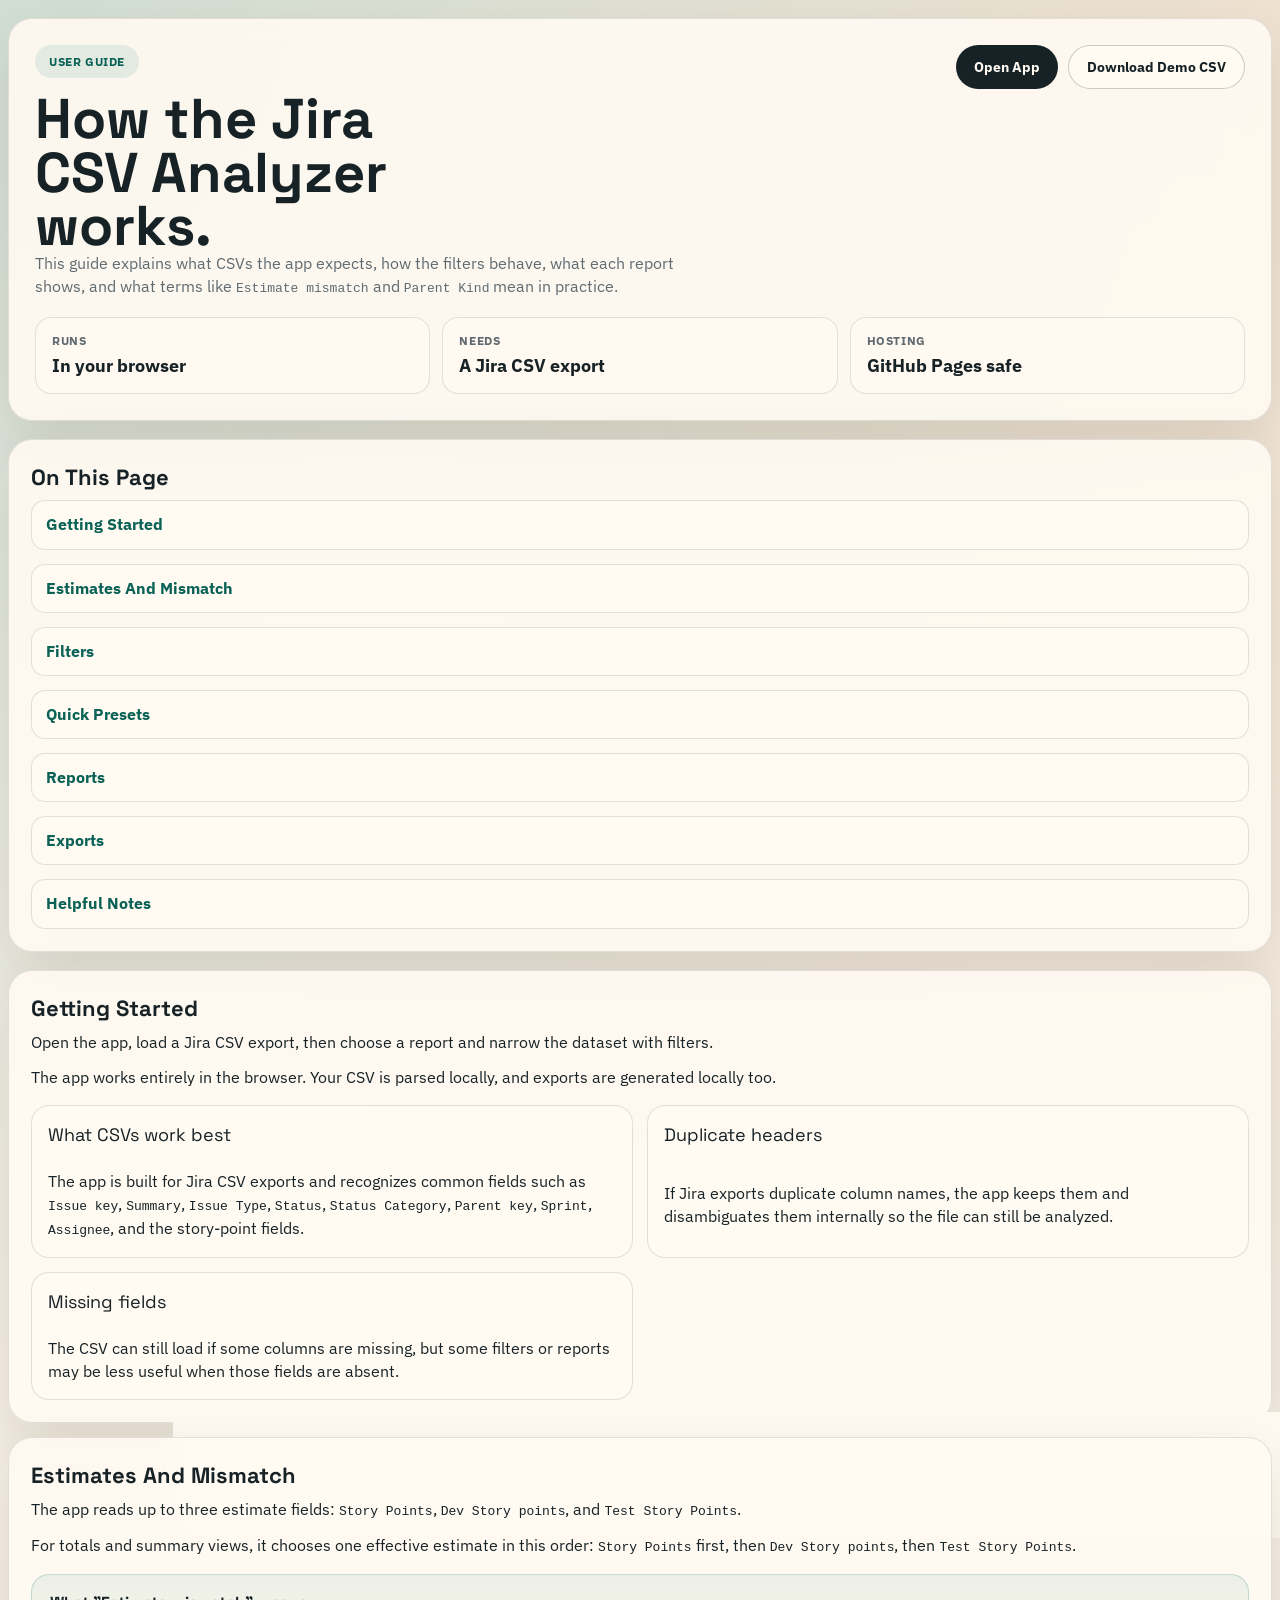
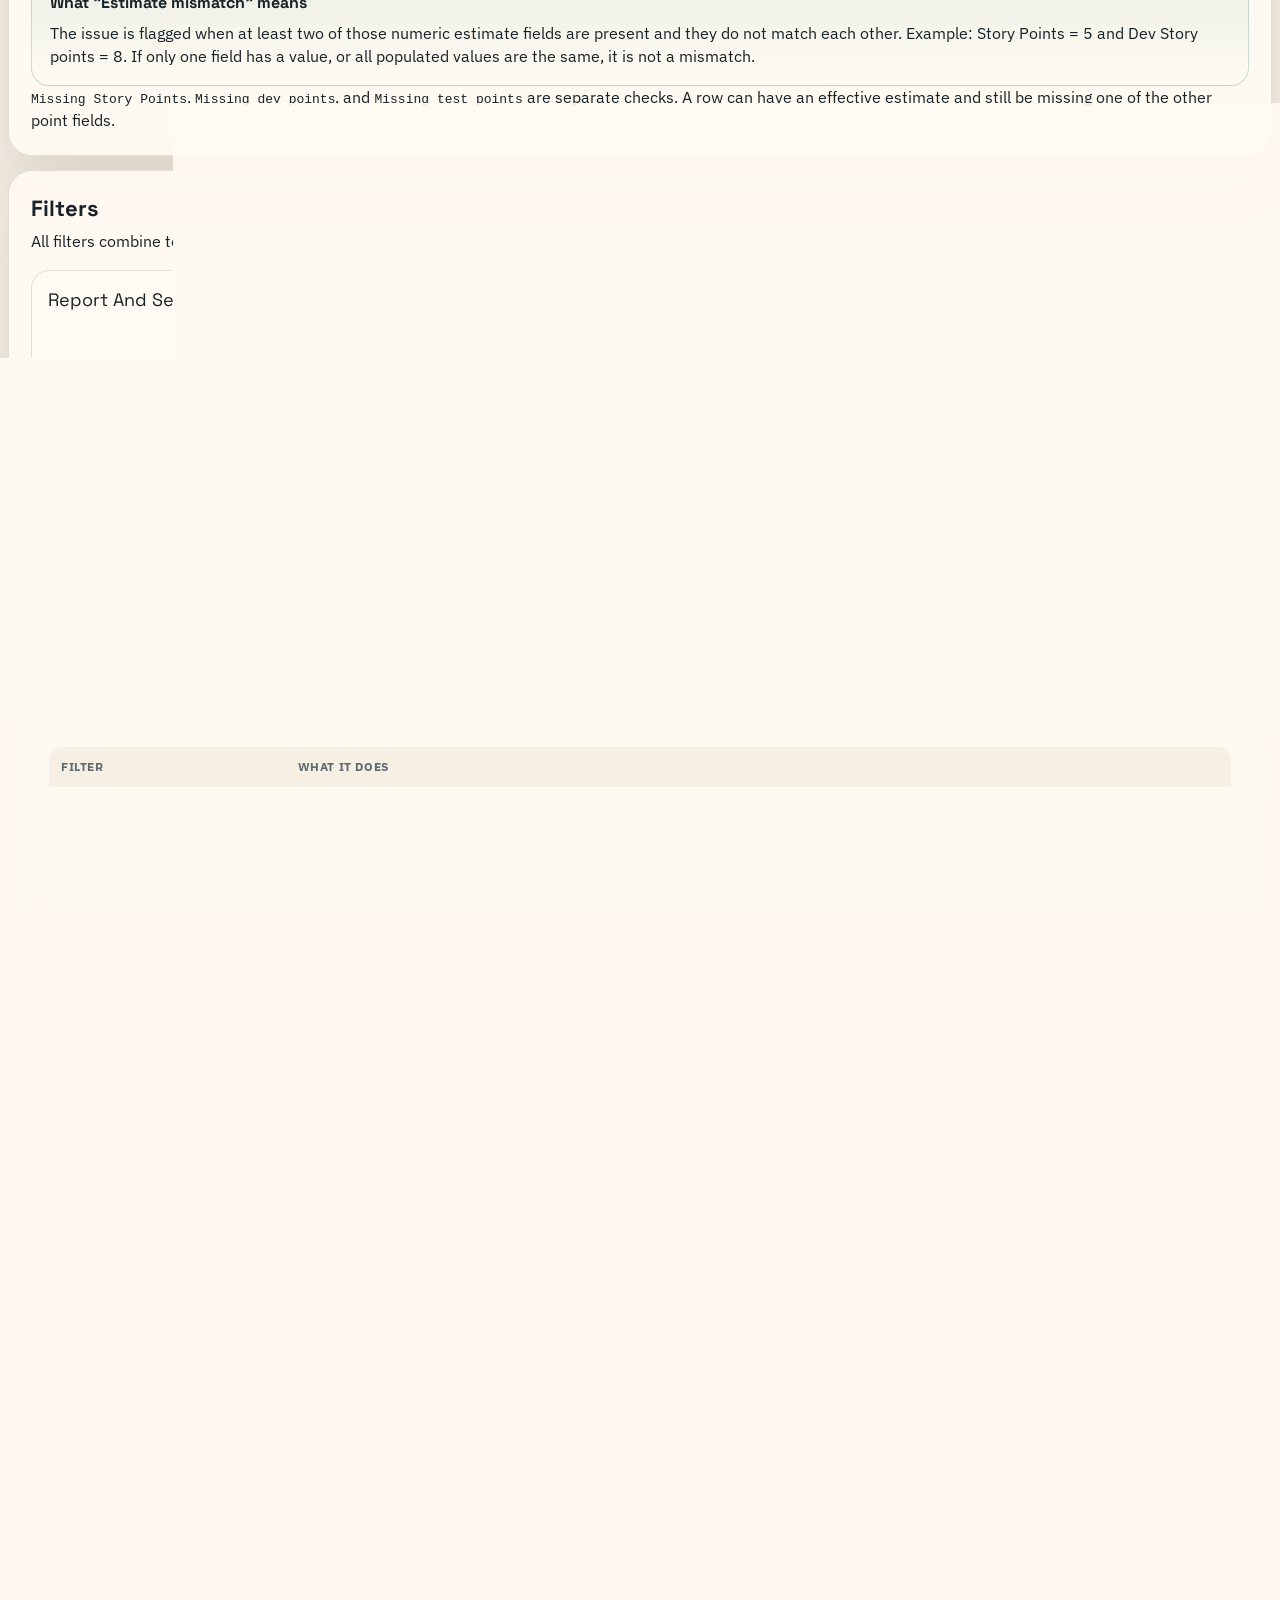
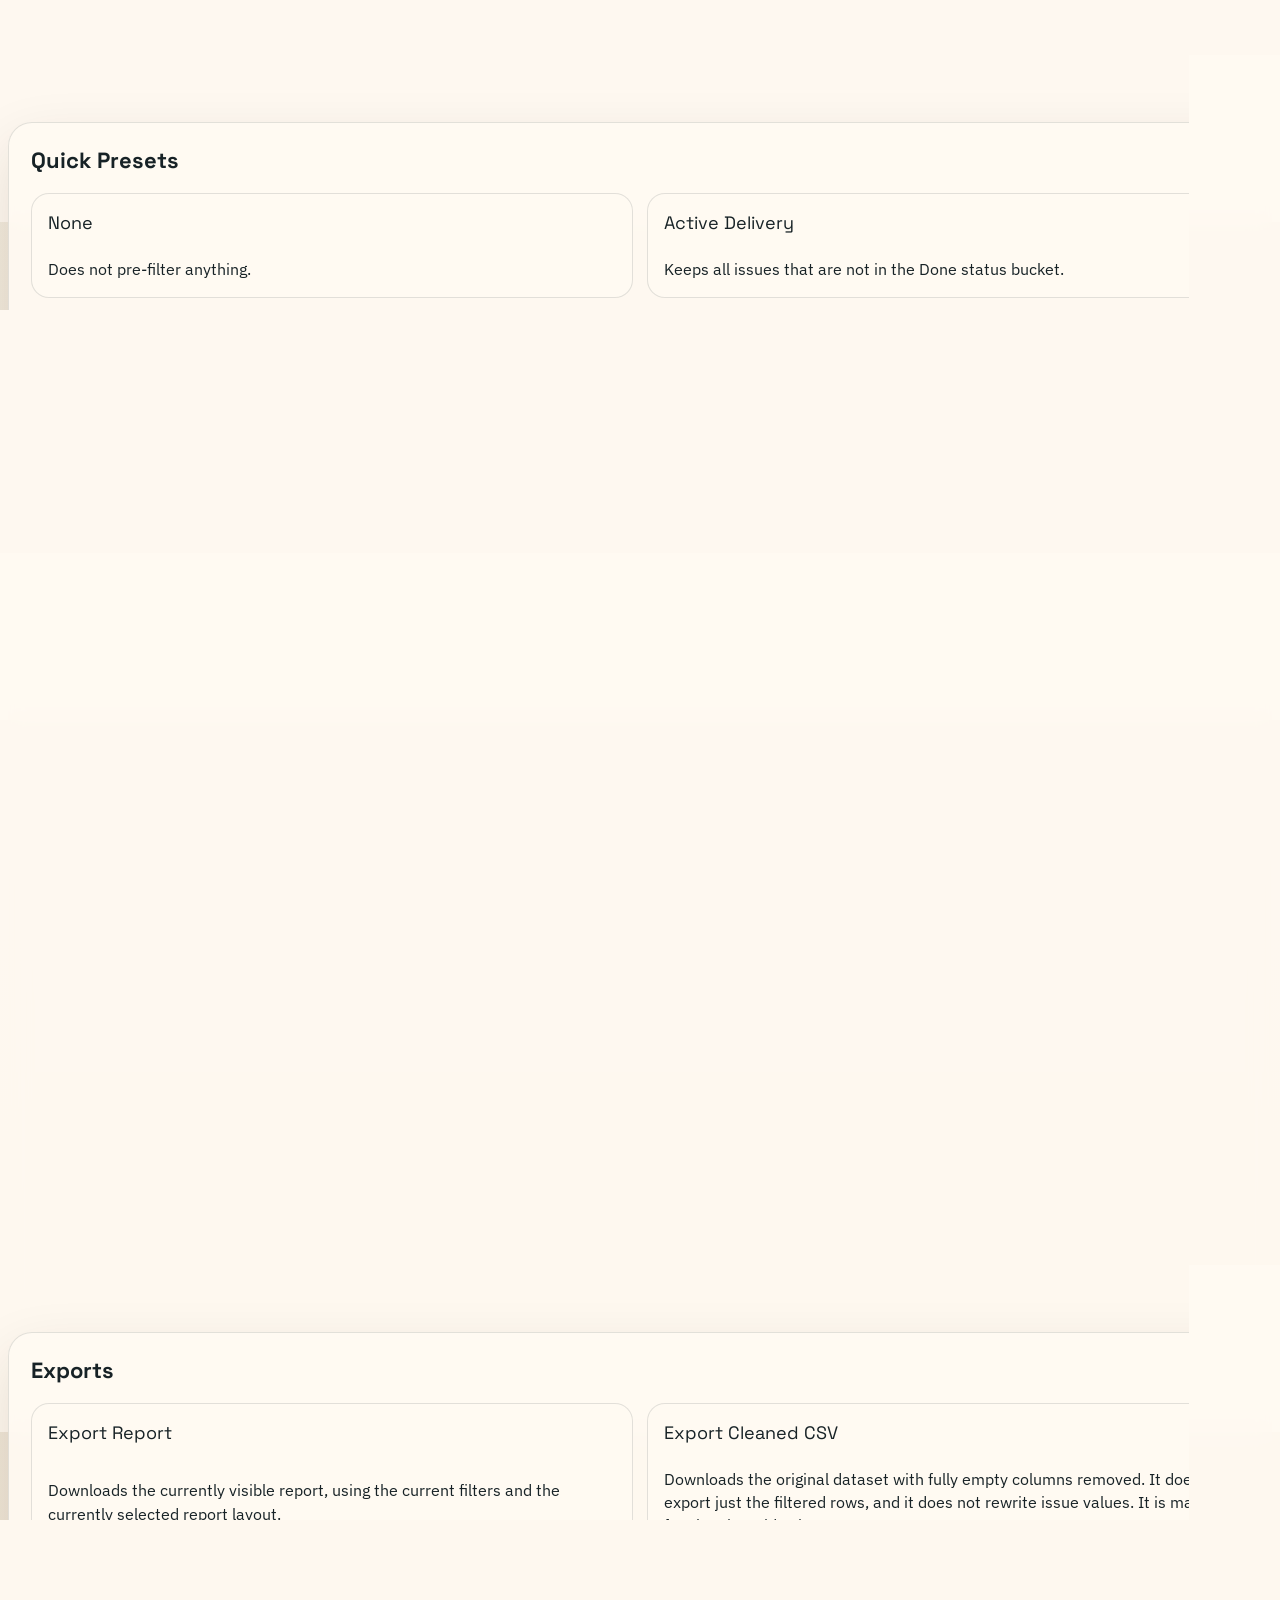
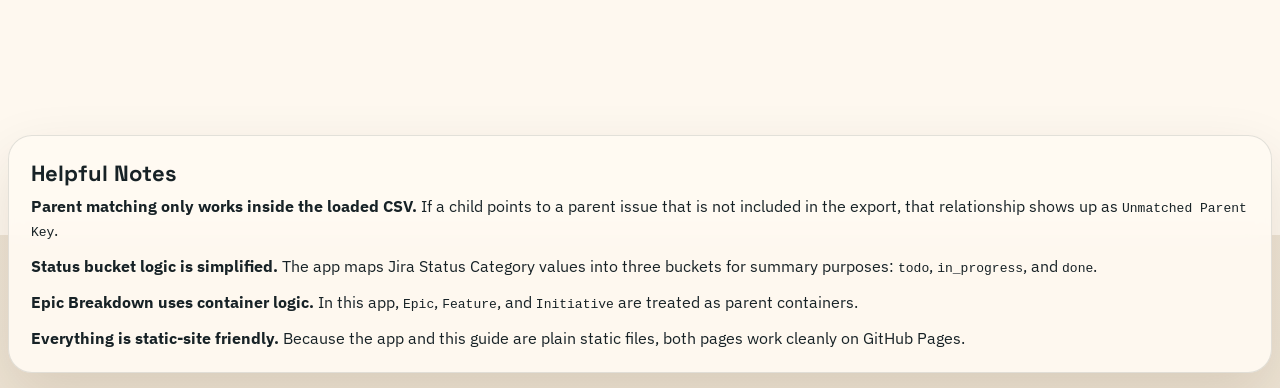
==== guide.html @ d8ff5ee7 "Add user guide and enhance styling for guide components" ====
<!doctype html>
<html lang="en">
<head>
  <meta charset="UTF-8">
  <meta name="viewport" content="width=device-width, initial-scale=1.0">
  <title>Jira CSV Analyzer Guide</title>
  <meta
    name="description"
    content="User guide for the Jira CSV Analyzer GitHub Pages app. Learn how filters, reports, estimate mismatch, exports, and parent matching work."
  >
  <link rel="preconnect" href="https://fonts.googleapis.com">
  <link rel="preconnect" href="https://fonts.gstatic.com" crossorigin>
  <link
    href="https://fonts.googleapis.com/css2?family=IBM+Plex+Sans:wght@400;500;600&family=Space+Grotesk:wght@500;700&display=swap"
    rel="stylesheet"
  >
  <link rel="stylesheet" href="index.css">
</head>
<body>
  <main class="shell guide-shell">
    <section class="hero guide-hero">
      <div class="hero-top">
        <div>
          <div class="eyebrow">User Guide</div>
          <h1>How the Jira CSV Analyzer works.</h1>
          <p class="lead">
            This guide explains what CSVs the app expects, how the filters behave, what each report shows,
            and what terms like <code>Estimate mismatch</code> and <code>Parent Kind</code> mean in practice.
          </p>
        </div>
        <div class="actions">
          <a class="btn" href="index.html">Open App</a>
          <a class="btn-ghost" href="sample-jira.csv">Download Demo CSV</a>
        </div>
      </div>
      <div class="hero-meta">
        <div class="meta"><strong>Runs</strong><span>In your browser</span></div>
        <div class="meta"><strong>Needs</strong><span>A Jira CSV export</span></div>
        <div class="meta"><strong>Hosting</strong><span>GitHub Pages safe</span></div>
      </div>
    </section>

    <div class="guide-grid">
      <aside class="panel guide-nav">
        <h2>On This Page</h2>
        <div class="guide-links">
          <a href="#start">Getting Started</a>
          <a href="#estimates">Estimates And Mismatch</a>
          <a href="#filters">Filters</a>
          <a href="#presets">Quick Presets</a>
          <a href="#reports">Reports</a>
          <a href="#exports">Exports</a>
          <a href="#notes">Helpful Notes</a>
        </div>
      </aside>

      <section class="guide-stack">
        <section class="panel" id="start">
          <h2>Getting Started</h2>
          <div class="guide-copy">
            <p>Open the app, load a Jira CSV export, then choose a report and narrow the dataset with filters.</p>
            <p>The app works entirely in the browser. Your CSV is parsed locally, and exports are generated locally too.</p>
          </div>
          <div class="guide-card-grid">
            <article class="card guide-card">
              <div class="title">What CSVs work best</div>
              <p>The app is built for Jira CSV exports and recognizes common fields such as <code>Issue key</code>, <code>Summary</code>, <code>Issue Type</code>, <code>Status</code>, <code>Status Category</code>, <code>Parent key</code>, <code>Sprint</code>, <code>Assignee</code>, and the story-point fields.</p>
            </article>
            <article class="card guide-card">
              <div class="title">Duplicate headers</div>
              <p>If Jira exports duplicate column names, the app keeps them and disambiguates them internally so the file can still be analyzed.</p>
            </article>
            <article class="card guide-card">
              <div class="title">Missing fields</div>
              <p>The CSV can still load if some columns are missing, but some filters or reports may be less useful when those fields are absent.</p>
            </article>
          </div>
        </section>

        <section class="panel" id="estimates">
          <h2>Estimates And Mismatch</h2>
          <div class="guide-copy">
            <p>The app reads up to three estimate fields: <code>Story Points</code>, <code>Dev Story points</code>, and <code>Test Story Points</code>.</p>
            <p>For totals and summary views, it chooses one effective estimate in this order: <code>Story Points</code> first, then <code>Dev Story points</code>, then <code>Test Story Points</code>.</p>
          </div>
          <div class="callout">
            <strong>What "Estimate mismatch" means</strong>
            <p>The issue is flagged when at least two of those numeric estimate fields are present and they do not match each other. Example: Story Points = 5 and Dev Story points = 8. If only one field has a value, or all populated values are the same, it is not a mismatch.</p>
          </div>
          <div class="guide-copy">
            <p><code>Missing Story Points</code>, <code>Missing dev points</code>, and <code>Missing test points</code> are separate checks. A row can have an effective estimate and still be missing one of the other point fields.</p>
          </div>
        </section>

        <section class="panel" id="filters">
          <h2>Filters</h2>
          <div class="guide-copy">
            <p>All filters combine together. In other words, the app keeps only issues that satisfy every selected dropdown, search term, preset, and checkbox.</p>
          </div>

          <div class="guide-card-grid">
            <article class="card guide-card">
              <div class="title">Report And Search</div>
              <ul class="guide-list">
                <li><strong>Report</strong> changes the active output view.</li>
                <li><strong>Quick Preset</strong> applies a saved logic bundle before the other filters.</li>
                <li><strong>Search</strong> matches text inside issue key, summary, parent key, parent summary, and assignee.</li>
              </ul>
            </article>

            <article class="card guide-card">
              <div class="title">Core Dropdown Filters</div>
              <ul class="guide-list">
                <li><strong>Issue Type</strong> filters to one Jira issue type value.</li>
                <li><strong>Status</strong> filters by the exact status text from the CSV.</li>
                <li><strong>Status Category</strong> filters by the Jira category, usually To Do, In Progress, or Done.</li>
                <li><strong>Parent Key</strong> filters to one parent key. <code>(None)</code> means the issue has no parent key at all.</li>
                <li><strong>Parent Kind</strong> groups parent relationships into <code>Epic</code>, <code>Feature</code>, <code>Other Matched Parent</code>, <code>Unmatched Parent Key</code>, and <code>No Parent Key</code>.</li>
                <li><strong>Assignee</strong> filters by assignee name. Empty assignees are normalized to <code>Unassigned</code>.</li>
                <li><strong>Sprint</strong> filters to one sprint value. <code>(None)</code> means the issue has no sprint entries.</li>
              </ul>
            </article>
          </div>

          <article class="card guide-card">
            <div class="title">Quick Filter Checkboxes</div>
            <div class="guide-table-wrap">
              <table class="guide-table">
                <thead>
                  <tr><th>Filter</th><th>What it does</th></tr>
                </thead>
                <tbody>
                  <tr><td>Exclude done</td><td>Removes issues whose Status Category resolves to <code>Done</code>.</td></tr>
                  <tr><td>Only active</td><td>Keeps issues not in the <code>Done</code> status bucket.</td></tr>
                  <tr><td>Only unassigned</td><td>Keeps issues whose assignee is blank and normalized to <code>Unassigned</code>.</td></tr>
                  <tr><td>No sprint</td><td>Keeps issues with no sprint values.</td></tr>
                  <tr><td>Empty description</td><td>Keeps issues whose description field is blank.</td></tr>
                  <tr><td>Missing story points</td><td>Keeps issues where the <code>Story Points</code> field itself is blank.</td></tr>
                  <tr><td>Missing dev points</td><td>Keeps issues where <code>Dev Story points</code> is blank.</td></tr>
                  <tr><td>Missing test points</td><td>Keeps issues where <code>Test Story Points</code> is blank.</td></tr>
                  <tr><td>Missing parent</td><td>Keeps issues with either <code>No Parent Key</code> or <code>Unmatched Parent Key</code>.</td></tr>
                  <tr><td>Estimate mismatch</td><td>Keeps issues where two or more populated point fields disagree numerically.</td></tr>
                  <tr><td>Exclude epics/features</td><td>Removes parent-container issue types. The app treats <code>Epic</code>, <code>Feature</code>, and <code>Initiative</code> as containers.</td></tr>
                  <tr><td>Only stories</td><td>Keeps only issues whose type is <code>Story</code>.</td></tr>
                  <tr><td>Only bugs</td><td>Keeps only issues whose type is <code>Bug</code>.</td></tr>
                  <tr><td>Only tasks/sub-tasks</td><td>Keeps only <code>Task</code>, <code>Sub-task</code>, or <code>Subtask</code> rows.</td></tr>
                  <tr><td>Backlog only</td><td>Keeps issues whose Status text is exactly <code>Backlog</code>.</td></tr>
                  <tr><td>Critical / blocker</td><td>Keeps issues where <code>Priority</code> is <code>Blocker</code> or <code>Severity</code> is <code>Critical</code>.</td></tr>
                  <tr><td>Stale not done</td><td>Keeps issues not in Done that have not been updated for at least 14 days.</td></tr>
                  <tr><td>Recently updated</td><td>Keeps issues updated within the last 7 days.</td></tr>
                  <tr><td>Created recently</td><td>Keeps issues created within the last 7 days.</td></tr>
                  <tr><td>Multi-sprint</td><td>Keeps issues associated with more than one sprint value.</td></tr>
                </tbody>
              </table>
            </div>
          </article>
        </section>

        <section class="panel" id="presets">
          <h2>Quick Presets</h2>
          <div class="guide-card-grid">
            <article class="card guide-card">
              <div class="title">None</div>
              <p>Does not pre-filter anything.</p>
            </article>
            <article class="card guide-card">
              <div class="title">Active Delivery</div>
              <p>Keeps all issues that are not in the Done status bucket.</p>
            </article>
            <article class="card guide-card">
              <div class="title">Planning Gaps</div>
              <p>Keeps active issues that are missing story points, dev points, test points, description, or a valid parent relationship.</p>
            </article>
            <article class="card guide-card">
              <div class="title">Needs Triage</div>
              <p>Keeps active issues that are unassigned, critical/blocker, missing a matched parent, or missing a description.</p>
            </article>
            <article class="card guide-card">
              <div class="title">Ready For Grooming</div>
              <p>Keeps active non-container issues in the To Do bucket that are missing story points, missing a description, or missing a valid parent relationship.</p>
            </article>
          </div>
        </section>

        <section class="panel" id="reports">
          <h2>Reports</h2>
          <div class="guide-card-grid">
            <article class="card guide-card">
              <div class="title">Filtered Issues</div>
              <p>The raw issue-level view after your current filters. This is the best report for ad hoc inspection and export.</p>
            </article>
            <article class="card guide-card">
              <div class="title">Story To Parent Mapping</div>
              <p>Shows each issue with its parent key, whether that parent was found in the loaded dataset, the matched parent type, and the issue's parent kind classification.</p>
            </article>
            <article class="card guide-card">
              <div class="title">Missing Story Points</div>
              <p>Shows non-container issues where the <code>Story Points</code> field is blank. This report does not count epics, features, or initiatives.</p>
            </article>
            <article class="card guide-card">
              <div class="title">Missing Parent</div>
              <p>Shows work items such as stories, bugs, tasks, and subtasks that have no parent key or whose parent key does not match any issue in the loaded CSV.</p>
            </article>
            <article class="card guide-card">
              <div class="title">Sprint Summary</div>
              <p>Aggregates the filtered issues by sprint and shows issue count, total effective estimate, status buckets, and unestimated count. Issues with no sprint are grouped under <code>(No Sprint)</code>.</p>
            </article>
            <article class="card guide-card">
              <div class="title">Assignee Workload</div>
              <p>Aggregates the filtered issues by assignee with counts, total effective estimate, status buckets, and unestimated count.</p>
            </article>
            <article class="card guide-card">
              <div class="title">Epic Breakdown</div>
              <p>Shows container issues with their child issues underneath. Child issues whose parent does not resolve to a loaded container are grouped into <code>(No Epic)</code>.</p>
            </article>
          </div>
        </section>

        <section class="panel" id="exports">
          <h2>Exports</h2>
          <div class="guide-card-grid">
            <article class="card guide-card">
              <div class="title">Export Report</div>
              <p>Downloads the currently visible report, using the current filters and the currently selected report layout.</p>
            </article>
            <article class="card guide-card">
              <div class="title">Export Cleaned CSV</div>
              <p>Downloads the original dataset with fully empty columns removed. It does not export just the filtered rows, and it does not rewrite issue values. It is mainly for cleaning wide Jira exports.</p>
            </article>
            <article class="card guide-card">
              <div class="title">Reset Filters</div>
              <p>Returns all filters to their default state and switches the active report back to <code>Filtered Issues</code>.</p>
            </article>
          </div>
        </section>

        <section class="panel" id="notes">
          <h2>Helpful Notes</h2>
          <div class="guide-copy">
            <p><strong>Parent matching only works inside the loaded CSV.</strong> If a child points to a parent issue that is not included in the export, that relationship shows up as <code>Unmatched Parent Key</code>.</p>
            <p><strong>Status bucket logic is simplified.</strong> The app maps Jira Status Category values into three buckets for summary purposes: <code>todo</code>, <code>in_progress</code>, and <code>done</code>.</p>
            <p><strong>Epic Breakdown uses container logic.</strong> In this app, <code>Epic</code>, <code>Feature</code>, and <code>Initiative</code> are treated as parent containers.</p>
            <p><strong>Everything is static-site friendly.</strong> Because the app and this guide are plain static files, both pages work cleanly on GitHub Pages.</p>
          </div>
        </section>
      </section>
    </div>
  </main>
</body>
</html>
---- index.css ----
* {
  box-sizing: border-box;
  margin: 0;
  padding: 0;
}

body {
  font-family: "IBM Plex Sans", sans-serif;
  background:
    radial-gradient(circle at top left, rgba(15, 123, 108, 0.16), transparent 26%),
    radial-gradient(circle at top right, rgba(212, 139, 76, 0.16), transparent 28%),
    linear-gradient(180deg, #f8f4ec, #eee4d4);
  color: #172226;
  line-height: 1.45;
  overflow-x: hidden;
}

.shell {
  width: min(1440px, calc(100vw - 16px));
  margin: 18px auto 34px;
}

.hero,
.panel {
  background: rgba(255, 250, 242, 0.9);
  border: 1px solid rgba(23, 34, 38, 0.12);
  border-radius: 24px;
  box-shadow: 0 24px 60px rgba(55, 37, 9, 0.12);
  backdrop-filter: blur(10px);
}

.hero {
  padding: 26px;
  display: grid;
  gap: 18px;
}

.hero-top {
  display: flex;
  justify-content: space-between;
  gap: 14px;
  align-items: flex-start;
}

.eyebrow {
  display: inline-flex;
  padding: 8px 14px;
  border-radius: 999px;
  background: rgba(15, 123, 108, 0.1);
  color: #0a6155;
  font-size: 12px;
  font-weight: 700;
  text-transform: uppercase;
  letter-spacing: 0.05em;
}

h1 {
  margin-top: 14px;
  font-family: "Space Grotesk", sans-serif;
  font-size: clamp(32px, 5vw, 56px);
  line-height: 0.95;
  max-width: 10ch;
}

.lead,
.sub,
.meta-line,
.note,
.drop p {
  color: #5f6a70;
}

.lead {
  max-width: 68ch;
}

.hero-meta {
  display: grid;
  grid-template-columns: repeat(3, 1fr);
  gap: 12px;
}

.meta,
.stat,
.card,
.line,
.error {
  border: 1px solid rgba(23, 34, 38, 0.12);
  background: rgba(255, 250, 242, 0.9);
}

.meta {
  padding: 14px 16px;
  border-radius: 16px;
}

.meta strong,
.stat strong {
  display: block;
  font-size: 12px;
  color: #5f6a70;
  text-transform: uppercase;
  letter-spacing: 0.05em;
  margin-bottom: 4px;
}

.meta span {
  font-weight: 700;
  font-size: 18px;
}

.actions {
  display: flex;
  flex-wrap: wrap;
  gap: 10px;
}

.drop-actions {
  margin-top: 14px;
}

.btn,
.btn-ghost,
.file-btn,
.support {
  display: inline-flex;
  align-items: center;
  justify-content: center;
  gap: 8px;
  min-height: 44px;
  padding: 0 18px;
  border-radius: 999px;
  text-decoration: none;
  font-weight: 700;
  font-size: 14px;
  cursor: pointer;
  transition: transform 0.18s ease, opacity 0.18s ease;
}

.btn:hover,
.btn-ghost:hover,
.file-btn:hover,
.support:hover {
  transform: translateY(-1px);
}

.btn {
  border: none;
  background: #172226;
  color: #fffaf2;
}

.btn:disabled {
  opacity: 0.45;
  transform: none;
  cursor: not-allowed;
}

.btn-ghost,
.file-btn {
  border: 1px solid rgba(23, 34, 38, 0.22);
  background: rgba(255, 250, 242, 0.82);
  color: #172226;
}

.support {
  background: #ffdd00;
  color: #221f12;
}

.file-input {
  display: none;
}

.layout {
  display: grid;
  grid-template-columns: minmax(320px, 380px) minmax(0, 1fr);
  gap: 18px;
  margin-top: 18px;
  align-items: start;
}

.panel {
  padding: 22px;
}

.panel h2 {
  font-family: "Space Grotesk", sans-serif;
  font-size: 22px;
  margin-bottom: 6px;
}

.sub {
  font-size: 14px;
  margin-bottom: 16px;
}

.stack,
.controls {
  display: grid;
  gap: 14px;
}

.drop {
  padding: 20px;
  border-radius: 18px;
  border: 1px dashed rgba(23, 34, 38, 0.24);
  background: linear-gradient(135deg, rgba(15, 123, 108, 0.08), transparent), rgba(255, 250, 242, 0.8);
}

.drop.drag {
  border-color: #0f7b6c;
}

.drop strong {
  display: block;
  font-size: 18px;
  margin-bottom: 6px;
}

.line,
.error {
  padding: 12px 14px;
  border-radius: 12px;
  font-size: 14px;
}

.error {
  display: none;
  background: rgba(181, 64, 50, 0.09);
  border-color: rgba(181, 64, 50, 0.24);
  color: #b54032;
}

.error.show {
  display: block;
}

.stats {
  display: grid;
  grid-template-columns: repeat(auto-fit, minmax(78px, 1fr));
  gap: 10px;
  margin: 16px 0;
}

.stat {
  padding: 14px;
  border-radius: 16px;
}

.stat span {
  display: block;
  font-family: "Space Grotesk", sans-serif;
  font-size: 30px;
  line-height: 1;
}

.toolbar {
  display: grid;
  gap: 10px;
  margin-bottom: 14px;
}

.card {
  padding: 16px;
  border-radius: 18px;
  background: rgba(255, 250, 242, 0.78);
}

.title {
  font-family: "Space Grotesk", sans-serif;
  font-size: 18px;
  margin-bottom: 12px;
}

.fields {
  display: grid;
  grid-template-columns: repeat(2, minmax(0, 1fr));
  gap: 12px;
}

.field {
  display: grid;
  gap: 7px;
}

.full {
  grid-column: 1 / -1;
}

label {
  font-size: 12px;
  font-weight: 700;
  text-transform: uppercase;
  letter-spacing: 0.05em;
  color: #5f6a70;
}

select,
input[type="search"] {
  width: 100%;
  min-height: 42px;
  padding: 0 13px;
  border-radius: 12px;
  border: 1px solid rgba(23, 34, 38, 0.22);
  background: #fffdf8;
  font: inherit;
  color: #172226;
}

select:focus,
input[type="search"]:focus {
  outline: none;
  border-color: #0f7b6c;
  box-shadow: 0 0 0 4px rgba(15, 123, 108, 0.12);
}

.checks {
  display: grid;
  grid-template-columns: repeat(2, minmax(0, 1fr));
  gap: 10px 12px;
}

.check {
  display: flex;
  align-items: center;
  gap: 10px;
  padding: 10px 12px;
  border-radius: 14px;
  border: 1px solid rgba(23, 34, 38, 0.1);
  background: rgba(255, 255, 255, 0.55);
  font-size: 14px;
}

.check input {
  width: 16px;
  height: 16px;
  accent-color: #0f7b6c;
}

.result-head {
  display: flex;
  justify-content: space-between;
  gap: 14px;
  align-items: center;
  margin-bottom: 14px;
}

.result-head h3,
.gtitle {
  font-family: "Space Grotesk", sans-serif;
}

.result-head h3 {
  font-size: 19px;
}

.wrap {
  overflow: auto;
  border-radius: 14px;
  border: 1px solid rgba(23, 34, 38, 0.12);
  background: #fffdf9;
  max-height: 72vh;
}

.placeholder {
  padding: 36px 24px;
  text-align: center;
  color: #5f6a70;
  border-radius: 16px;
  border: 1px dashed rgba(23, 34, 38, 0.24);
  background: rgba(255, 250, 242, 0.78);
}

table {
  width: 100%;
  border-collapse: collapse;
  min-width: 900px;
}

th,
td {
  padding: 11px 12px;
  border-bottom: 1px solid rgba(23, 34, 38, 0.08);
  text-align: left;
  vertical-align: top;
  font-size: 14px;
}

th {
  position: sticky;
  top: 0;
  background: #f6f0e4;
  font-size: 12px;
  text-transform: uppercase;
  letter-spacing: 0.05em;
  color: #5f6a70;
}

td {
  white-space: nowrap;
}

td.w {
  white-space: normal;
  min-width: 240px;
}

.groups {
  display: grid;
  gap: 12px;
}

.group {
  border: 1px solid rgba(23, 34, 38, 0.12);
  border-radius: 16px;
  background: rgba(255, 253, 248, 0.9);
  overflow: hidden;
}

.group[open] {
  box-shadow: 0 16px 34px rgba(55, 37, 9, 0.08);
}

summary {
  list-style: none;
  cursor: pointer;
  padding: 16px 18px;
  display: grid;
  grid-template-columns: minmax(0, 2fr) repeat(5, minmax(0, 1fr));
  gap: 12px;
  align-items: center;
  background: linear-gradient(180deg, rgba(15, 123, 108, 0.08), rgba(255, 250, 242, 0.9));
}

summary::-webkit-details-marker {
  display: none;
}

.gtitle {
  font-weight: 700;
}

.metric strong {
  display: block;
  font-size: 11px;
  color: #5f6a70;
  text-transform: uppercase;
  letter-spacing: 0.05em;
  margin-bottom: 3px;
}

.body {
  padding: 0 14px 14px;
}

.note {
  margin-top: 12px;
  font-size: 13px;
}

.note a,
.guide-links a,
.guide-copy a,
.guide-card a {
  color: #0a6155;
  font-weight: 700;
}

.guide-shell {
  margin-bottom: 40px;
}

.guide-hero h1 {
  max-width: 12ch;
}

.guide-grid {
  display: grid;
  grid-template-columns: minmax(240px, 280px) minmax(0, 1fr);
  gap: 18px;
  margin-top: 18px;
  align-items: start;
}

.guide-nav {
  position: sticky;
  top: 18px;
}

.guide-links,
.guide-stack,
.guide-card-grid {
  display: grid;
  gap: 14px;
}

.guide-links a {
  display: block;
  padding: 12px 14px;
  border-radius: 14px;
  text-decoration: none;
  border: 1px solid rgba(23, 34, 38, 0.12);
  background: rgba(255, 250, 242, 0.78);
}

.guide-copy {
  display: grid;
  gap: 12px;
}

.guide-copy p + p {
  margin-top: 0;
}

.guide-card-grid {
  grid-template-columns: repeat(2, minmax(0, 1fr));
  margin-top: 16px;
}

.guide-card {
  display: grid;
  gap: 10px;
}

.guide-list {
  display: grid;
  gap: 8px;
  padding-left: 20px;
}

.callout {
  margin-top: 16px;
  padding: 16px 18px;
  border-radius: 18px;
  border: 1px solid rgba(15, 123, 108, 0.22);
  background: linear-gradient(180deg, rgba(15, 123, 108, 0.08), rgba(255, 250, 242, 0.85));
}

.callout strong {
  display: block;
  margin-bottom: 8px;
  font-family: "Space Grotesk", sans-serif;
}

.guide-table-wrap {
  overflow: auto;
  border-radius: 14px;
  border: 1px solid rgba(23, 34, 38, 0.12);
  background: #fffdf9;
}

.guide-table {
  min-width: 760px;
}

@media (max-width: 1280px) {
  .layout {
    grid-template-columns: 1fr;
  }

  .guide-grid {
    grid-template-columns: 1fr;
  }

  .guide-nav {
    position: static;
  }
}

@media (max-width: 1120px) {

  .hero-meta,
  .stats {
    grid-template-columns: repeat(2, 1fr);
  }

  .guide-card-grid {
    grid-template-columns: 1fr;
  }
}

@media (max-width: 720px) {
  .shell {
    width: min(100vw - 16px, 100%);
    margin: 10px auto 20px;
  }

  .hero,
  .panel {
    padding: 18px;
  }

  .hero-top,
  .result-head {
    flex-direction: column;
    align-items: stretch;
  }

  .hero-meta,
  .stats,
  .fields,
  .checks {
    grid-template-columns: 1fr;
  }

  summary {
    grid-template-columns: 1fr 1fr;
  }
}
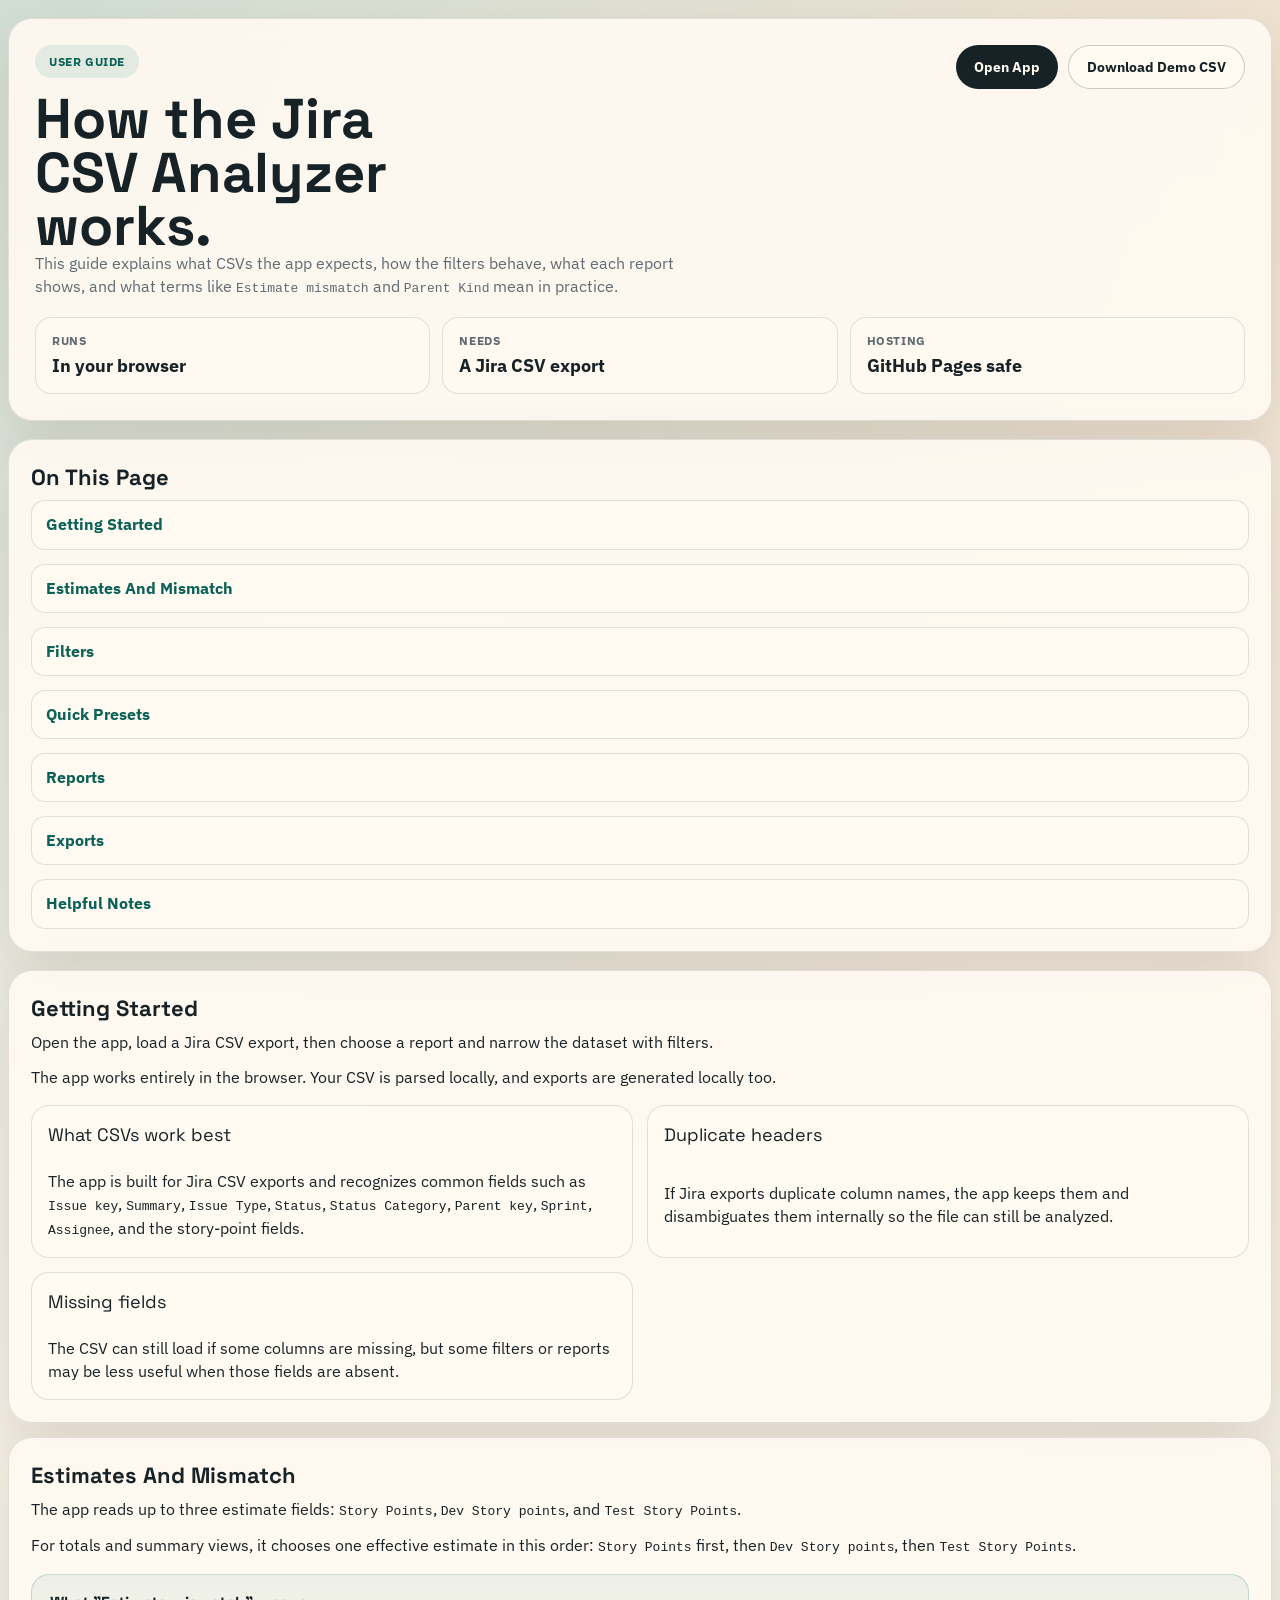
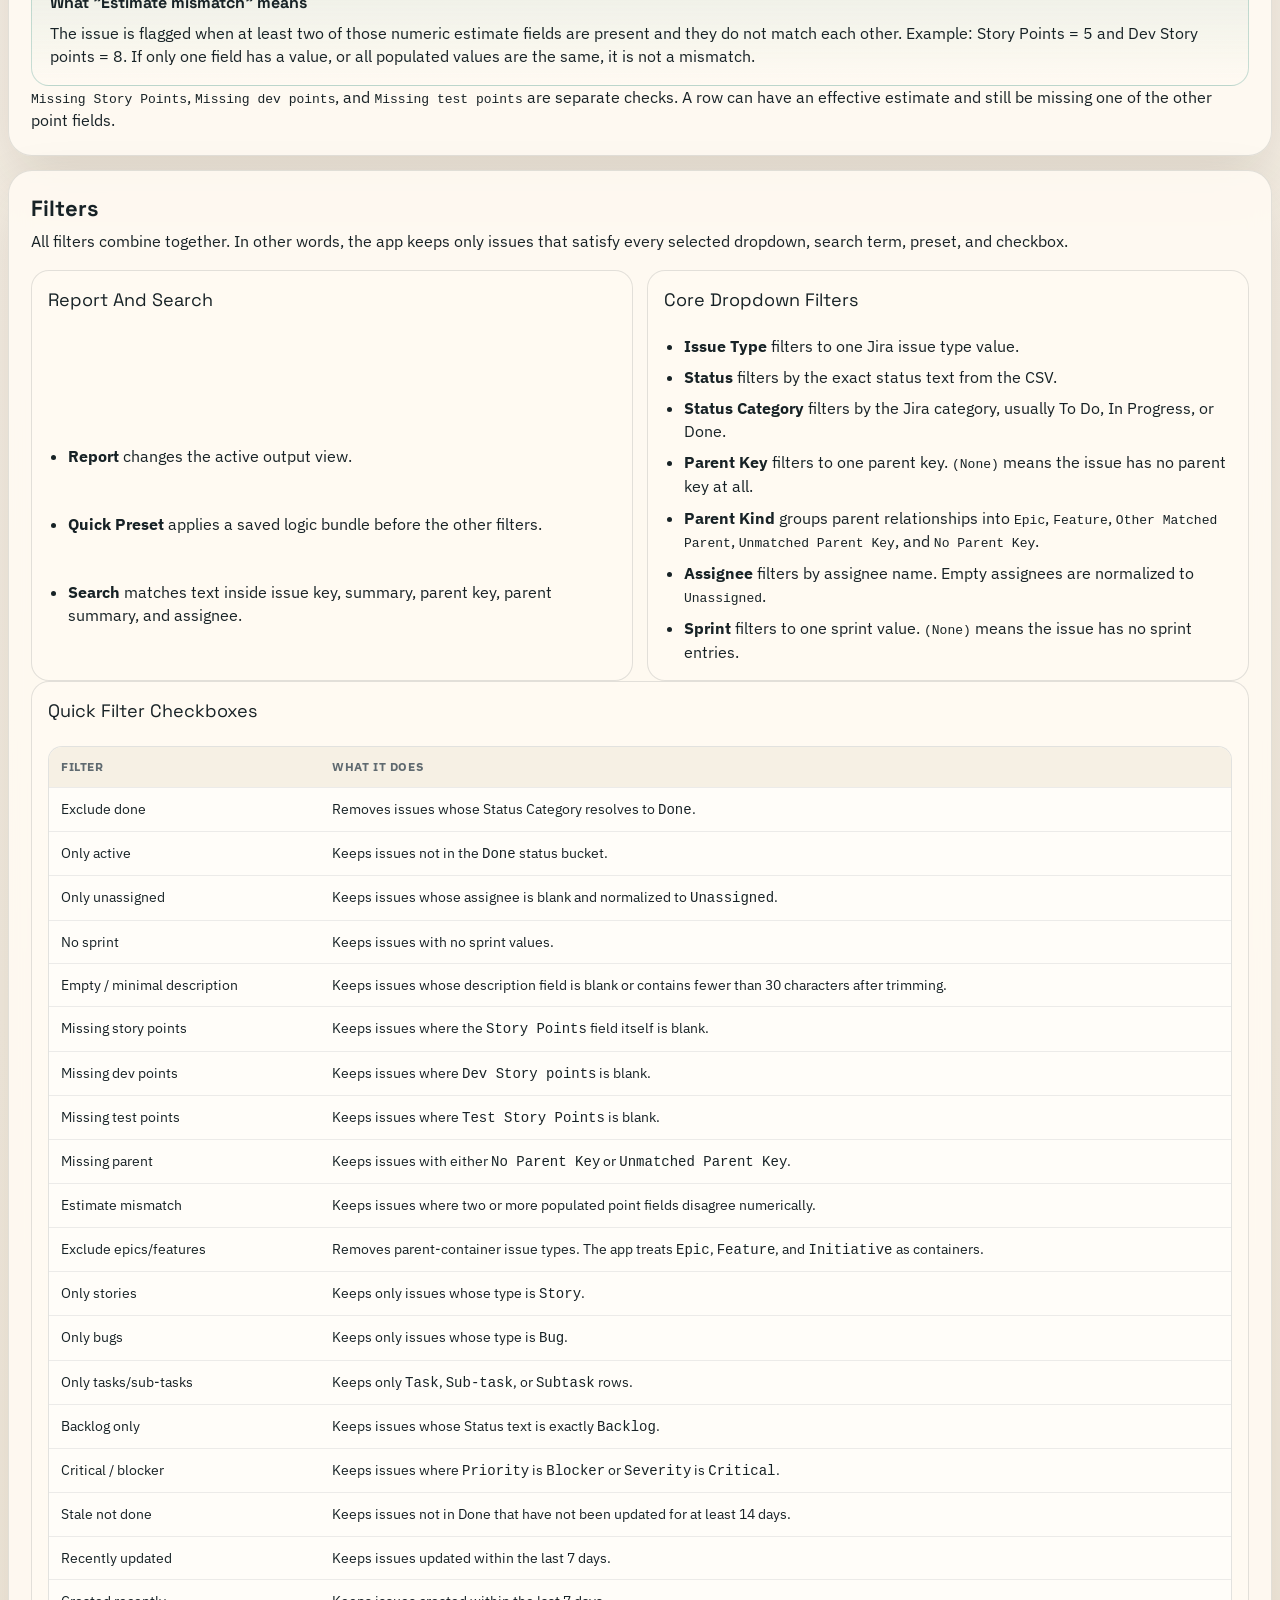
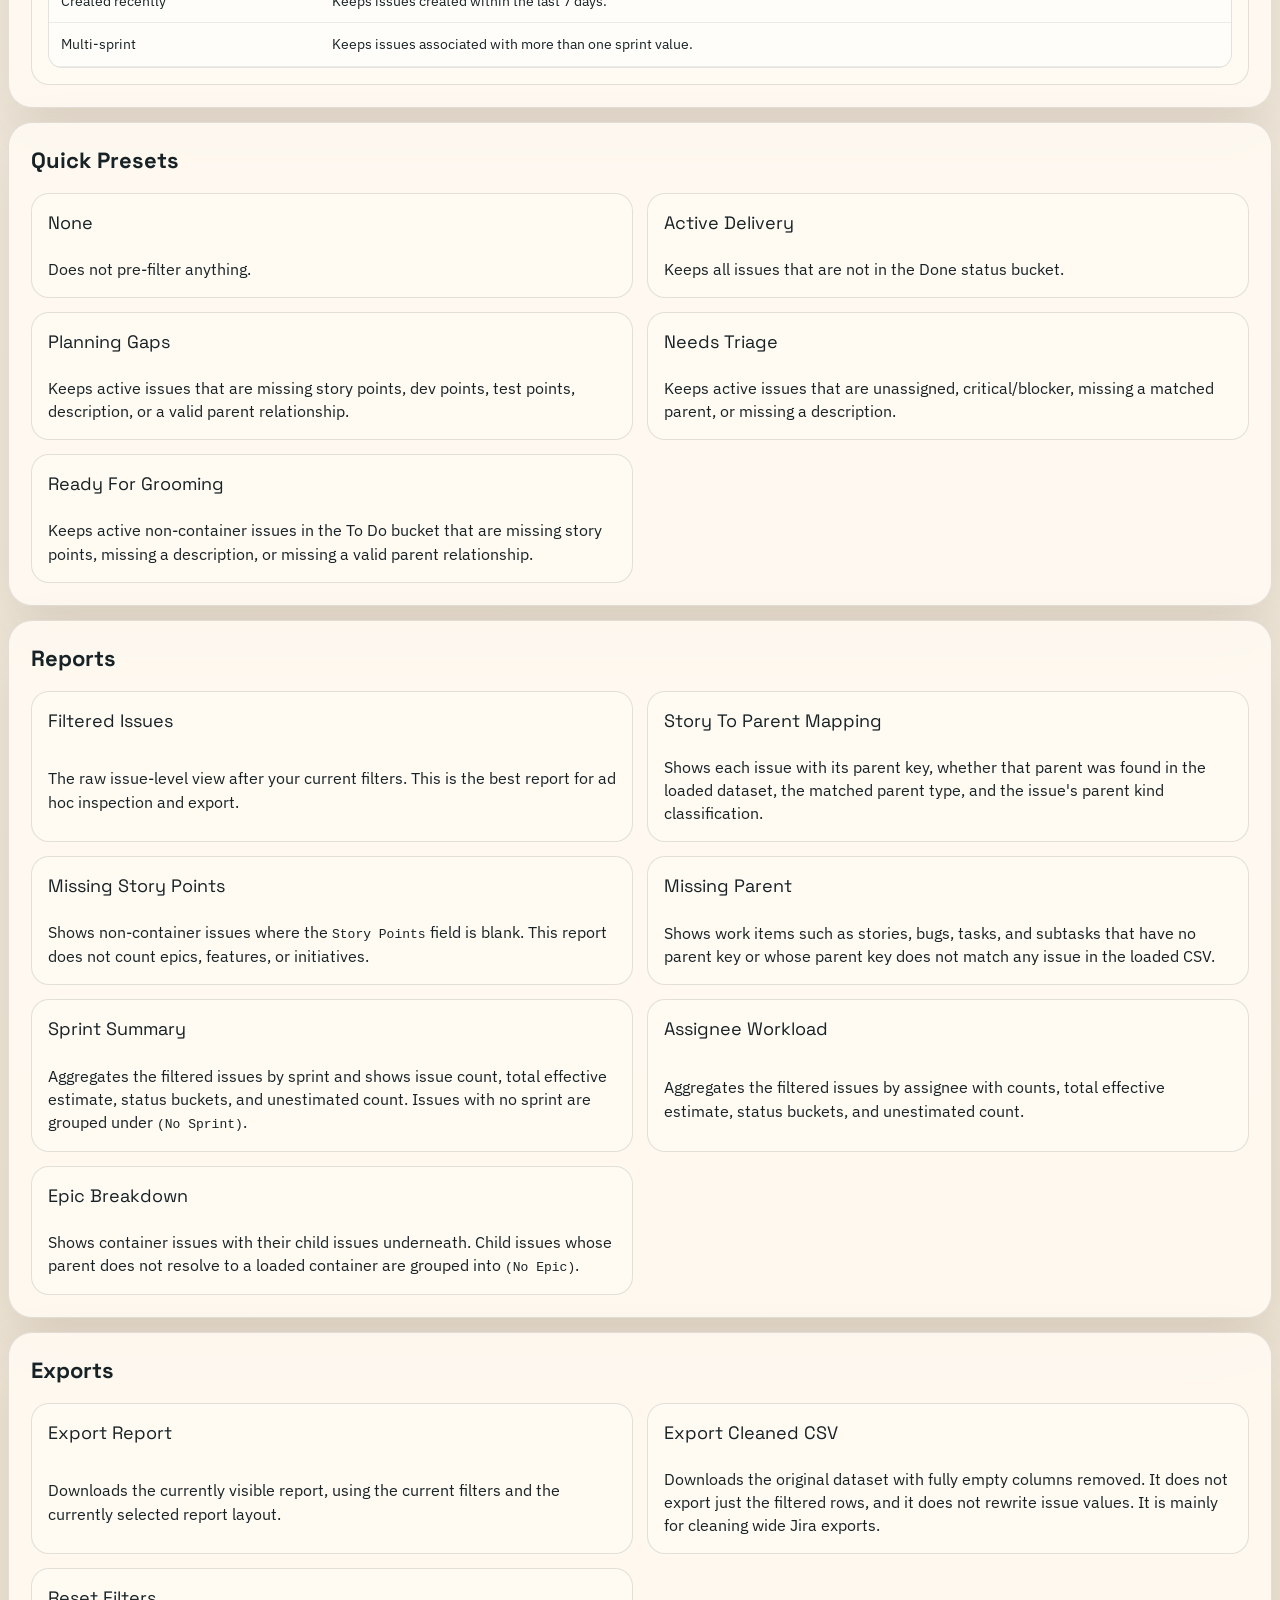
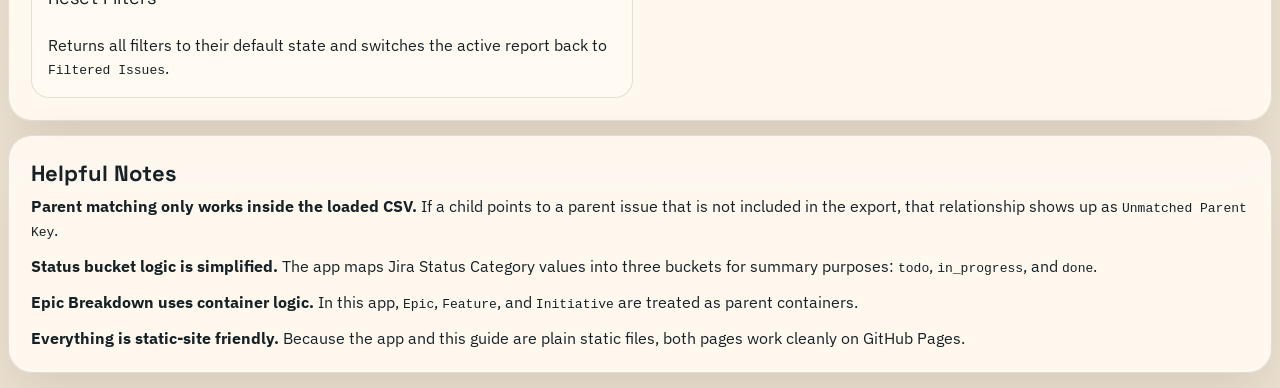
==== commit e38fc4ee: "Update guide and index for description filtering criteria Co-authored-by: Copilot <copilot@github.co" ====
--- a/guide.html
+++ b/guide.html
@@ -134,7 +134,7 @@
                   <tr><td>Only active</td><td>Keeps issues not in the <code>Done</code> status bucket.</td></tr>
                   <tr><td>Only unassigned</td><td>Keeps issues whose assignee is blank and normalized to <code>Unassigned</code>.</td></tr>
                   <tr><td>No sprint</td><td>Keeps issues with no sprint values.</td></tr>
-                  <tr><td>Empty description</td><td>Keeps issues whose description field is blank.</td></tr>
+                  <tr><td>Empty / minimal description</td><td>Keeps issues whose description field is blank or contains fewer than 30 characters after trimming.</td></tr>
                   <tr><td>Missing story points</td><td>Keeps issues where the <code>Story Points</code> field itself is blank.</td></tr>
                   <tr><td>Missing dev points</td><td>Keeps issues where <code>Dev Story points</code> is blank.</td></tr>
                   <tr><td>Missing test points</td><td>Keeps issues where <code>Test Story Points</code> is blank.</td></tr>
